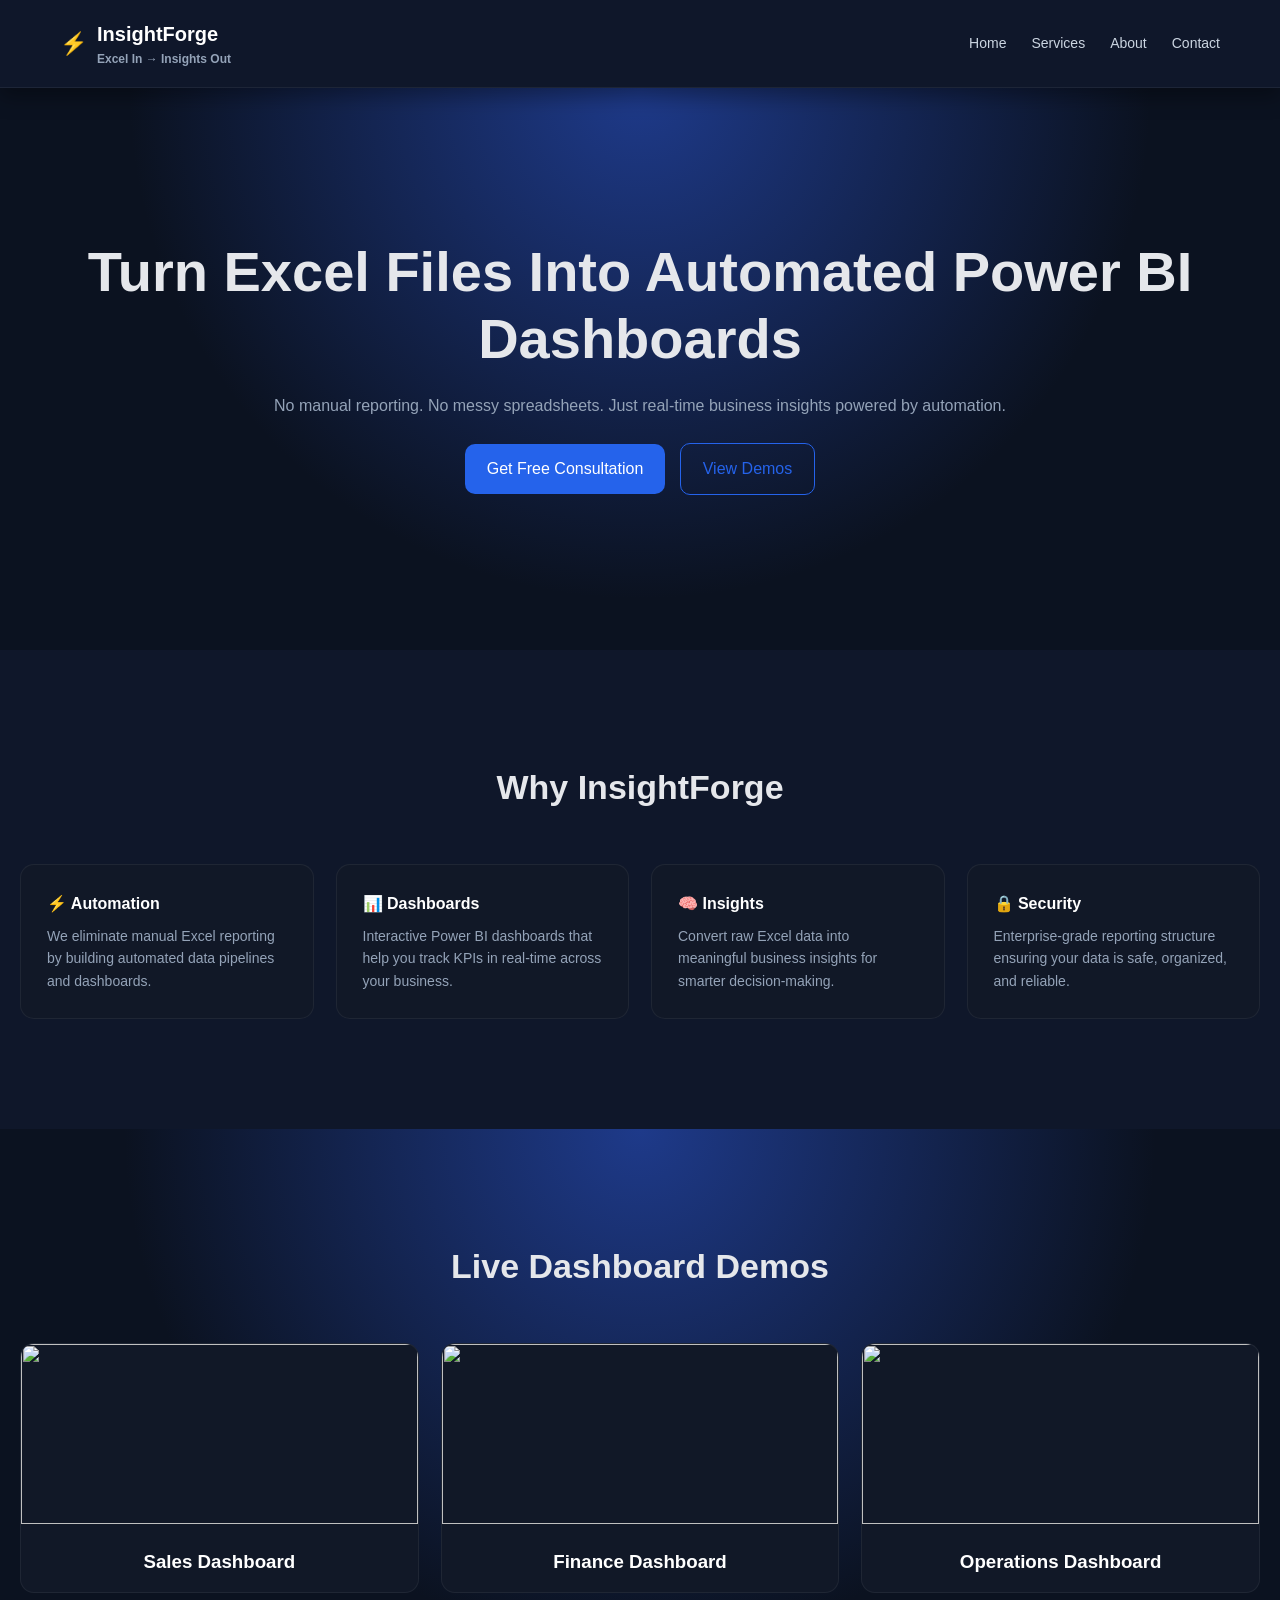
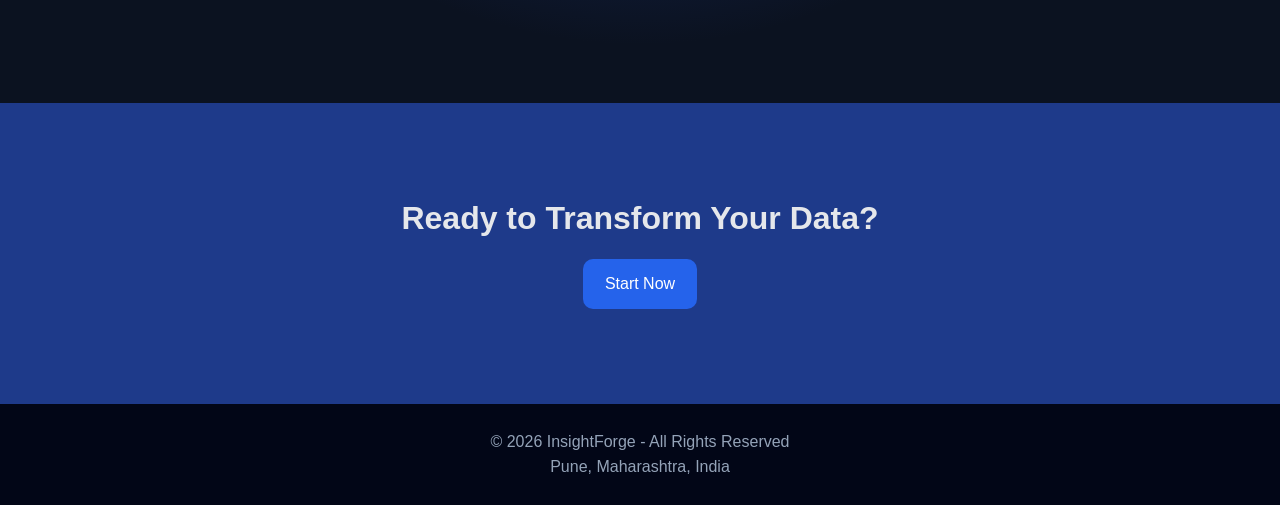
==== index.html @ 0bf59a18 "Add files via upload" ====
<!DOCTYPE html>
<html>
<head>
    <link rel="stylesheet" href="https://cdnjs.cloudflare.com/ajax/libs/font-awesome/6.5.1/css/all.min.css">
<title>InsightForge | Excel to Power BI Automation</title>
  <meta name="description" content="Convert Excel into automated Power BI dashboards. InsightForge helps businesses turn raw data into real-time insights.">
  <meta name="viewport" content="width=device-width, initial-scale=1.0">

  <link rel="stylesheet" href="style.css">
<link rel="stylesheet" href="style.css">
</head>

<body>

<header class="navbar">

  <div class="logo">
  <span class="logo-icon">⚡</span>
  <div>
    <div class="logo-text">InsightForge</div>
    <div style="font-size:12px;color:#94a3b8;">
      Excel In → Insights Out
    </div>
  </div>
</div>

  <nav class="nav-links">
    <a href="index.html">Home</a>
    <a href="services.html">Services</a>
    <a href="About.html">About</a>
    <a href="contact.html">Contact</a>
  </nav>

</header>

<section class="hero">
  <h1>Turn Excel Files Into Automated Power BI Dashboards</h1>
<p>No manual reporting. No messy spreadsheets. Just real-time business insights powered by automation.</p>

  <a href="contact.html" class="btn primary">Get Free Consultation</a>
  <a href="#dash" class="btn secondary">View Demos</a>
</section>

<section class="section dark">

  <h2>Why InsightForge</h2>

  <div class="grid">

    <div class="card">
      <h3>⚡ Automation</h3>
      <p>We eliminate manual Excel reporting by building automated data pipelines and dashboards.</p>
    </div>

    <div class="card">
      <h3>📊 Dashboards</h3>
      <p>Interactive Power BI dashboards that help you track KPIs in real-time across your business.</p>
    </div>

    <div class="card">
      <h3>🧠 Insights</h3>
      <p>Convert raw Excel data into meaningful business insights for smarter decision-making.</p>
    </div>

    <div class="card">
      <h3>🔒 Security</h3>
      <p>Enterprise-grade reporting structure ensuring your data is safe, organized, and reliable.</p>
    </div>

  </div>

</section>

<section id="dash" class="section">

  <h2>Live Dashboard Demos</h2>

  <div class="dashboard-grid">

    <a class="dashboard-card" href="demo-sales.html" target="_blank">
      <img src="https://images.unsplash.com/photo-1551288049-bebda4e38f71">
      <h3>Sales Dashboard</h3>
    </a>

    <a class="dashboard-card" href="demo-finance.html" target="_blank">
      <img src="https://images.unsplash.com/photo-1559523161-0fc0d8b38a7a">
      <h3>Finance Dashboard</h3>
    </a>

    <a class="dashboard-card" href="demo-operations.html" target="_blank">
      <img src="https://images.unsplash.com/photo-1551288049-bebda4e38f71">
      <h3>Operations Dashboard</h3>
    </a>

  </div>

</section>

<section class="cta">
  <h2>Ready to Transform Your Data?</h2>
  <a href="contact.html" class="btn primary">Start Now</a>
</section>

<footer class="footer">

    <div class="footer-left">
        <p>© 2026 InsightForge - All Rights Reserved</p>
        <p>Pune, Maharashtra, India</p>
    </div>


</footer>

</body>
</html>
---- style.css ----
/* ================= BASE RESET ================= */
* {
  margin: 0;
  padding: 0;
  box-sizing: border-box;
  font-family: "Segoe UI", sans-serif;
}

html {
  scroll-behavior: smooth;
}

body {
  background: #0b1220;
  color: #e5e7eb;
  line-height: 1.6;
}

/* ================= NAVBAR ================= */
.navbar {
  position: sticky;
  top: 0;
  z-index: 1000;

  display: flex;
  justify-content: space-between;
  align-items: center;

  padding: 18px 60px;

  /* SOLID background (no transparency) */
  background: #0f172a;

  /* remove glass effect */
  backdrop-filter: none;

  border-bottom: 1px solid rgba(255,255,255,0.06);

  box-shadow: 0 8px 20px rgba(0, 0, 0, 0.35);
}


.logo {
  display: flex;
  align-items: center;
  gap: 10px;
  font-size: 20px;
  font-weight: bold;
}

.logo-icon {
  color: #2563eb;
  font-size: 22px;
}

.logo-text {
  color: white;
}

.nav-links {
  display: flex;
  gap: 25px;
}

.nav-links a {
  text-decoration: none;
  color: #cbd5e1;
  font-size: 14px;
  position: relative;
  transition: 0.3s;
}

.nav-links a:hover {
  color: white;
}

.nav-links a::after {
  content: "";
  position: absolute;
  left: 0;
  bottom: -5px;
  height: 2px;
  width: 0%;
  background: #2563eb;
  transition: 0.3s;
}

.nav-links a:hover::after {
  width: 100%;
}

/* ================= HERO ================= */
.hero {
  text-align: center;
  padding: 150px 20px;
  background: radial-gradient(circle at top, #1e3a8a, transparent 60%);
}

.hero h1 {
  font-size: 56px;
  font-weight: 800;
  line-height: 1.2;
}

.hero p {
  max-width: 750px;
  margin: 20px auto;
  color: #94a3b8;
  font-size: 16px;
}

/* ================= SECTIONS ================= */
.section {
  padding: 110px 20px;
  text-align: center;
  background: radial-gradient(circle at top, #1e3a8a, transparent 60%);
}

.section h1 {
  font-size: 48px;
  font-weight: 800;
  margin-bottom: 15px;
}

.section h2 {
  font-size: 34px;
  font-weight: 700;
  margin-bottom: 10px;
}

.section p {
  max-width: 750px;
  margin: 0 auto;
  color: #94a3b8;
  font-size: 16px;
}

.dark {
  background: #0f172a;
}

/* ================= GRID ================= */
.grid {
  display: grid;
  grid-template-columns: repeat(auto-fit, minmax(240px, 1fr));
  gap: 22px;
  margin-top: 50px;
}

/* ================= CARDS ================= */
.card {
  background: #111827;
  padding: 26px;
  border-radius: 14px;
  border: 1px solid rgba(255,255,255,0.06);
  transition: all 0.25s ease;
  text-align: left;
}

.card:hover {
  transform: translateY(-7px);
  border-color: #2563eb;
  box-shadow: 0 12px 35px rgba(37,99,235,0.15);
}

.card h2 {
  font-size: 18px;
  color: white;
  margin-bottom: 10px;
}

.card h3 {
  font-size: 16px;
  color: white;
  margin-bottom: 8px;
}

.card p {
  font-size: 14px;
  color: #94a3b8;
}

/* ================= BUTTONS ================= */
.btn {
  display: inline-block;
  padding: 12px 22px;
  border-radius: 10px;
  text-decoration: none;
  margin: 5px;
  font-weight: 500;
  transition: all 0.3s ease;
}

.primary {
  background: #2563eb;
  color: white;
}

.primary:hover {
  background: #1d4ed8;
  transform: translateY(-2px);
  box-shadow: 0 10px 25px rgba(37,99,235,0.25);
}

.secondary {
  border: 1px solid #2563eb;
  color: #2563eb;
}

.secondary:hover {
  background: #2563eb;
  color: white;
}

/* ================= DASHBOARD ================= */
.dashboard-grid {
  display: grid;
  grid-template-columns: repeat(auto-fit, minmax(260px, 1fr));
  gap: 22px;
  margin-top: 50px;
}

.dashboard-card {
  background: #111827;
  border-radius: 14px;
  overflow: hidden;
  text-decoration: none;
  color: white;
  border: 1px solid rgba(255,255,255,0.06);
  transition: all 0.3s ease;
}

.dashboard-card img {
  width: 100%;
  height: 180px;
  object-fit: cover;
}

.dashboard-card h3 {
  padding: 15px;
}

.dashboard-card:hover {
  transform: scale(1.03);
  border-color: #2563eb;
  box-shadow: 0 12px 30px rgba(37,99,235,0.2);
}

/* ================= CTA ================= */
.cta {
  background: #1e3a8a;
  text-align: center;
  padding: 90px 20px;
}

.cta h2 {
  font-size: 32px;
  font-weight: 700;
  margin-bottom: 10px;
}

.cta p {
  color: #cbd5e1;
  margin-bottom: 20px;
}

/* ================= FOOTER ================= */
footer {
  text-align: center;
  padding: 25px;
  background: #020617;
  color: #94a3b8;
}

/* ================= UTIL ================= */
.subtext {
  color: #94a3b8;
  margin-top: 10px;
}

/* ================= PAGE-SPECIFIC STYLES ================= */

/* SERVICES PAGE */
.services-page .card {
  border: 1px solid rgba(37,99,235,0.15);
}

.services-page .card:hover {
  box-shadow: 0 15px 40px rgba(37,99,235,0.2);
}

/* ABOUT PAGE */
.about-page .card {
  background: linear-gradient(145deg, #0f172a, #111827);
}

.about-page .card:hover {
  border-color: #14b8a6;
}

/* CONTACT PAGE */
.contact-page .card {
  max-width: 600px;
  margin: auto;
}

.contact-page .cta {
  background: linear-gradient(135deg, #1e3a8a, #0f172a);
}
---- style.css ----
/* ================= BASE RESET ================= */
* {
  margin: 0;
  padding: 0;
  box-sizing: border-box;
  font-family: "Segoe UI", sans-serif;
}

html {
  scroll-behavior: smooth;
}

body {
  background: #0b1220;
  color: #e5e7eb;
  line-height: 1.6;
}

/* ================= NAVBAR ================= */
.navbar {
  position: sticky;
  top: 0;
  z-index: 1000;

  display: flex;
  justify-content: space-between;
  align-items: center;

  padding: 18px 60px;

  /* SOLID background (no transparency) */
  background: #0f172a;

  /* remove glass effect */
  backdrop-filter: none;

  border-bottom: 1px solid rgba(255,255,255,0.06);

  box-shadow: 0 8px 20px rgba(0, 0, 0, 0.35);
}


.logo {
  display: flex;
  align-items: center;
  gap: 10px;
  font-size: 20px;
  font-weight: bold;
}

.logo-icon {
  color: #2563eb;
  font-size: 22px;
}

.logo-text {
  color: white;
}

.nav-links {
  display: flex;
  gap: 25px;
}

.nav-links a {
  text-decoration: none;
  color: #cbd5e1;
  font-size: 14px;
  position: relative;
  transition: 0.3s;
}

.nav-links a:hover {
  color: white;
}

.nav-links a::after {
  content: "";
  position: absolute;
  left: 0;
  bottom: -5px;
  height: 2px;
  width: 0%;
  background: #2563eb;
  transition: 0.3s;
}

.nav-links a:hover::after {
  width: 100%;
}

/* ================= HERO ================= */
.hero {
  text-align: center;
  padding: 150px 20px;
  background: radial-gradient(circle at top, #1e3a8a, transparent 60%);
}

.hero h1 {
  font-size: 56px;
  font-weight: 800;
  line-height: 1.2;
}

.hero p {
  max-width: 750px;
  margin: 20px auto;
  color: #94a3b8;
  font-size: 16px;
}

/* ================= SECTIONS ================= */
.section {
  padding: 110px 20px;
  text-align: center;
  background: radial-gradient(circle at top, #1e3a8a, transparent 60%);
}

.section h1 {
  font-size: 48px;
  font-weight: 800;
  margin-bottom: 15px;
}

.section h2 {
  font-size: 34px;
  font-weight: 700;
  margin-bottom: 10px;
}

.section p {
  max-width: 750px;
  margin: 0 auto;
  color: #94a3b8;
  font-size: 16px;
}

.dark {
  background: #0f172a;
}

/* ================= GRID ================= */
.grid {
  display: grid;
  grid-template-columns: repeat(auto-fit, minmax(240px, 1fr));
  gap: 22px;
  margin-top: 50px;
}

/* ================= CARDS ================= */
.card {
  background: #111827;
  padding: 26px;
  border-radius: 14px;
  border: 1px solid rgba(255,255,255,0.06);
  transition: all 0.25s ease;
  text-align: left;
}

.card:hover {
  transform: translateY(-7px);
  border-color: #2563eb;
  box-shadow: 0 12px 35px rgba(37,99,235,0.15);
}

.card h2 {
  font-size: 18px;
  color: white;
  margin-bottom: 10px;
}

.card h3 {
  font-size: 16px;
  color: white;
  margin-bottom: 8px;
}

.card p {
  font-size: 14px;
  color: #94a3b8;
}

/* ================= BUTTONS ================= */
.btn {
  display: inline-block;
  padding: 12px 22px;
  border-radius: 10px;
  text-decoration: none;
  margin: 5px;
  font-weight: 500;
  transition: all 0.3s ease;
}

.primary {
  background: #2563eb;
  color: white;
}

.primary:hover {
  background: #1d4ed8;
  transform: translateY(-2px);
  box-shadow: 0 10px 25px rgba(37,99,235,0.25);
}

.secondary {
  border: 1px solid #2563eb;
  color: #2563eb;
}

.secondary:hover {
  background: #2563eb;
  color: white;
}

/* ================= DASHBOARD ================= */
.dashboard-grid {
  display: grid;
  grid-template-columns: repeat(auto-fit, minmax(260px, 1fr));
  gap: 22px;
  margin-top: 50px;
}

.dashboard-card {
  background: #111827;
  border-radius: 14px;
  overflow: hidden;
  text-decoration: none;
  color: white;
  border: 1px solid rgba(255,255,255,0.06);
  transition: all 0.3s ease;
}

.dashboard-card img {
  width: 100%;
  height: 180px;
  object-fit: cover;
}

.dashboard-card h3 {
  padding: 15px;
}

.dashboard-card:hover {
  transform: scale(1.03);
  border-color: #2563eb;
  box-shadow: 0 12px 30px rgba(37,99,235,0.2);
}

/* ================= CTA ================= */
.cta {
  background: #1e3a8a;
  text-align: center;
  padding: 90px 20px;
}

.cta h2 {
  font-size: 32px;
  font-weight: 700;
  margin-bottom: 10px;
}

.cta p {
  color: #cbd5e1;
  margin-bottom: 20px;
}

/* ================= FOOTER ================= */
footer {
  text-align: center;
  padding: 25px;
  background: #020617;
  color: #94a3b8;
}

/* ================= UTIL ================= */
.subtext {
  color: #94a3b8;
  margin-top: 10px;
}

/* ================= PAGE-SPECIFIC STYLES ================= */

/* SERVICES PAGE */
.services-page .card {
  border: 1px solid rgba(37,99,235,0.15);
}

.services-page .card:hover {
  box-shadow: 0 15px 40px rgba(37,99,235,0.2);
}

/* ABOUT PAGE */
.about-page .card {
  background: linear-gradient(145deg, #0f172a, #111827);
}

.about-page .card:hover {
  border-color: #14b8a6;
}

/* CONTACT PAGE */
.contact-page .card {
  max-width: 600px;
  margin: auto;
}

.contact-page .cta {
  background: linear-gradient(135deg, #1e3a8a, #0f172a);
}
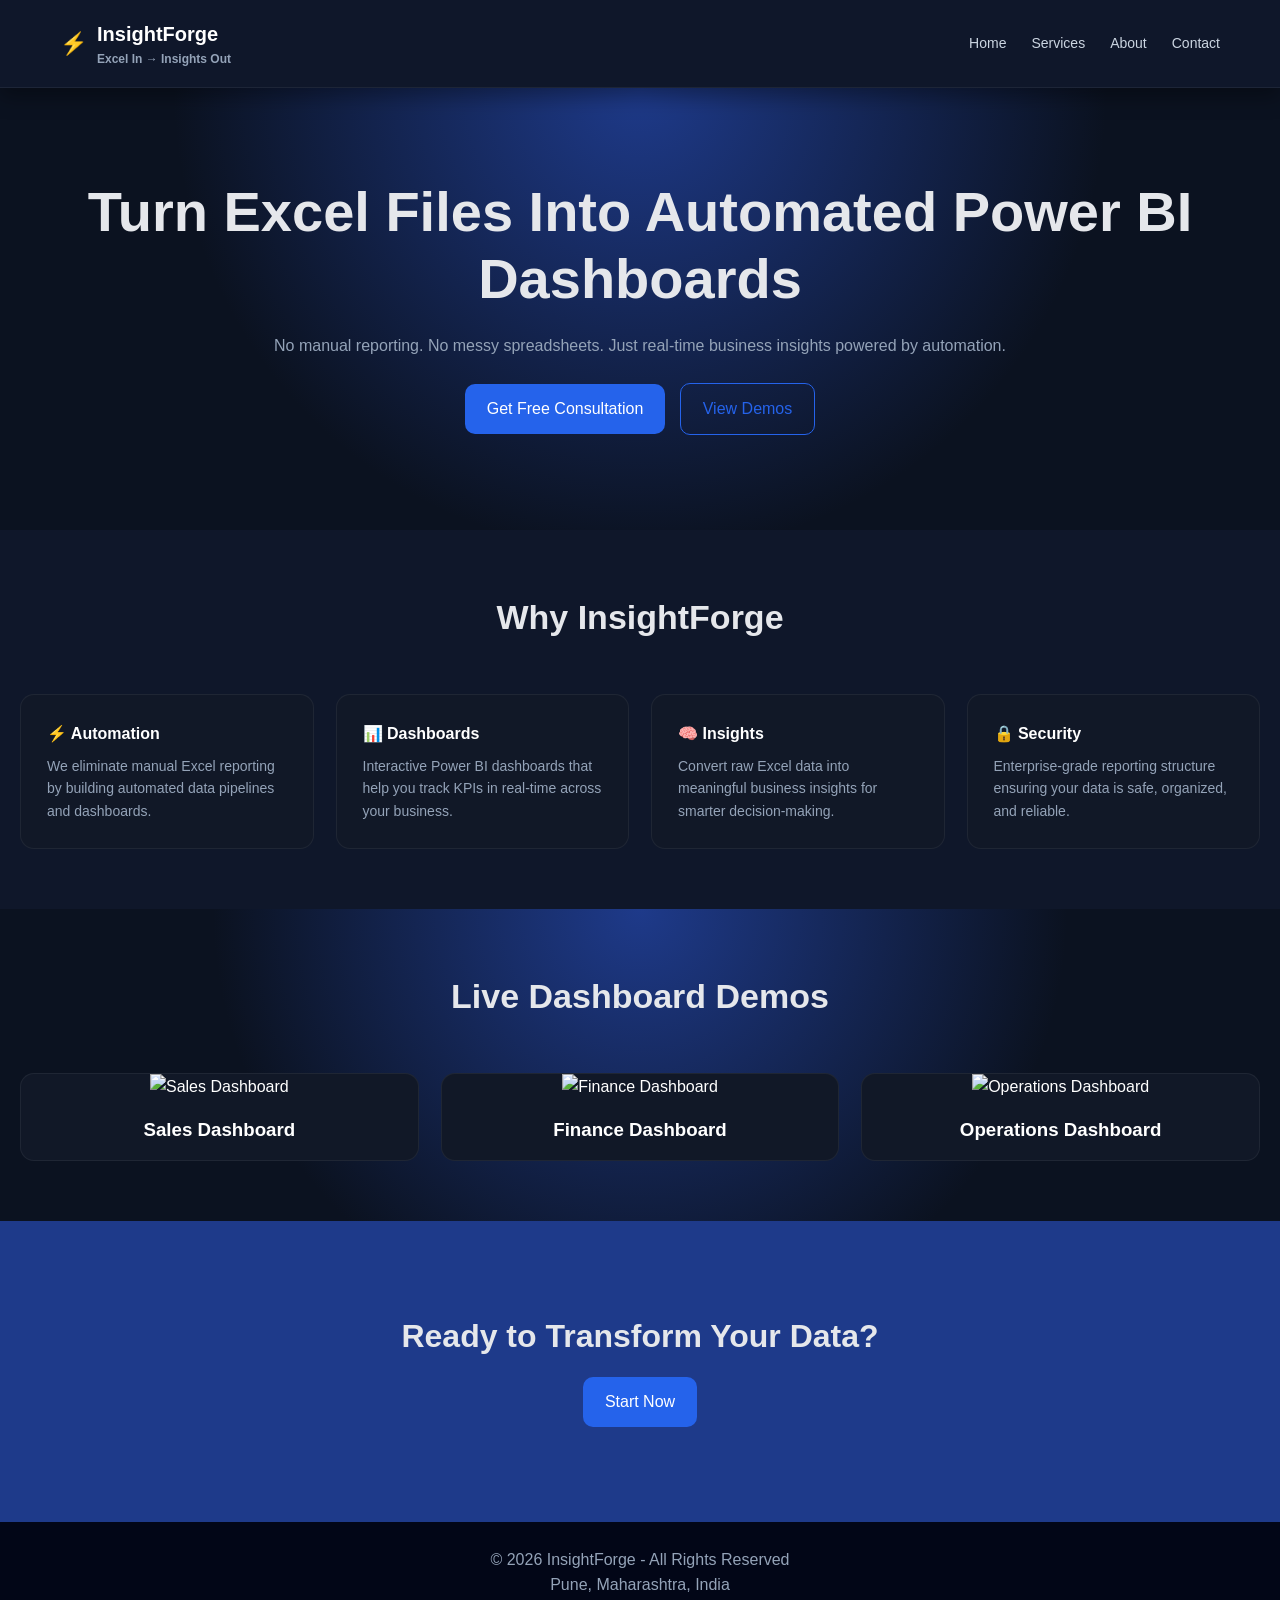
==== commit 02e48c37: "Add files via upload" ====
--- a/index.html
+++ b/index.html
@@ -27,7 +27,7 @@
   <nav class="nav-links">
     <a href="index.html">Home</a>
     <a href="services.html">Services</a>
-    <a href="About.html">About</a>
+    <a href="about.html">About</a>
     <a href="contact.html">Contact</a>
   </nav>
 
@@ -78,17 +78,17 @@
   <div class="dashboard-grid">
 
     <a class="dashboard-card" href="demo-sales.html" target="_blank">
-      <img src="https://images.unsplash.com/photo-1551288049-bebda4e38f71">
+      <img src="https://dummyimage.com/800x500/0f172a/38bdf8&text=Sales+Dashboard+Analytics" alt="Sales Dashboard">
       <h3>Sales Dashboard</h3>
     </a>
 
     <a class="dashboard-card" href="demo-finance.html" target="_blank">
-      <img src="https://images.unsplash.com/photo-1559523161-0fc0d8b38a7a">
+      <img src="https://dummyimage.com/800x500/0f172a/38bdf8&text=Finance+Dashboard+KPIs" alt="Finance Dashboard">
       <h3>Finance Dashboard</h3>
     </a>
 
     <a class="dashboard-card" href="demo-operations.html" target="_blank">
-      <img src="https://images.unsplash.com/photo-1551288049-bebda4e38f71">
+      <img src="https://dummyimage.com/800x500/0f172a/38bdf8&text=Operations+Dashboard+Flow" alt="Operations Dashboard">
       <h3>Operations Dashboard</h3>
     </a>
 
--- a/style.css
+++ b/style.css
@@ -92,7 +92,7 @@
 /* ================= HERO ================= */
 .hero {
   text-align: center;
-  padding: 150px 20px;
+  padding: 90px 20px;
   background: radial-gradient(circle at top, #1e3a8a, transparent 60%);
 }
 
@@ -111,7 +111,7 @@
 
 /* ================= SECTIONS ================= */
 .section {
-  padding: 110px 20px;
+  padding: 60px 20px;
   text-align: center;
   background: radial-gradient(circle at top, #1e3a8a, transparent 60%);
 }
--- a/style.css
+++ b/style.css
@@ -92,7 +92,7 @@
 /* ================= HERO ================= */
 .hero {
   text-align: center;
-  padding: 150px 20px;
+  padding: 90px 20px;
   background: radial-gradient(circle at top, #1e3a8a, transparent 60%);
 }
 
@@ -111,7 +111,7 @@
 
 /* ================= SECTIONS ================= */
 .section {
-  padding: 110px 20px;
+  padding: 60px 20px;
   text-align: center;
   background: radial-gradient(circle at top, #1e3a8a, transparent 60%);
 }
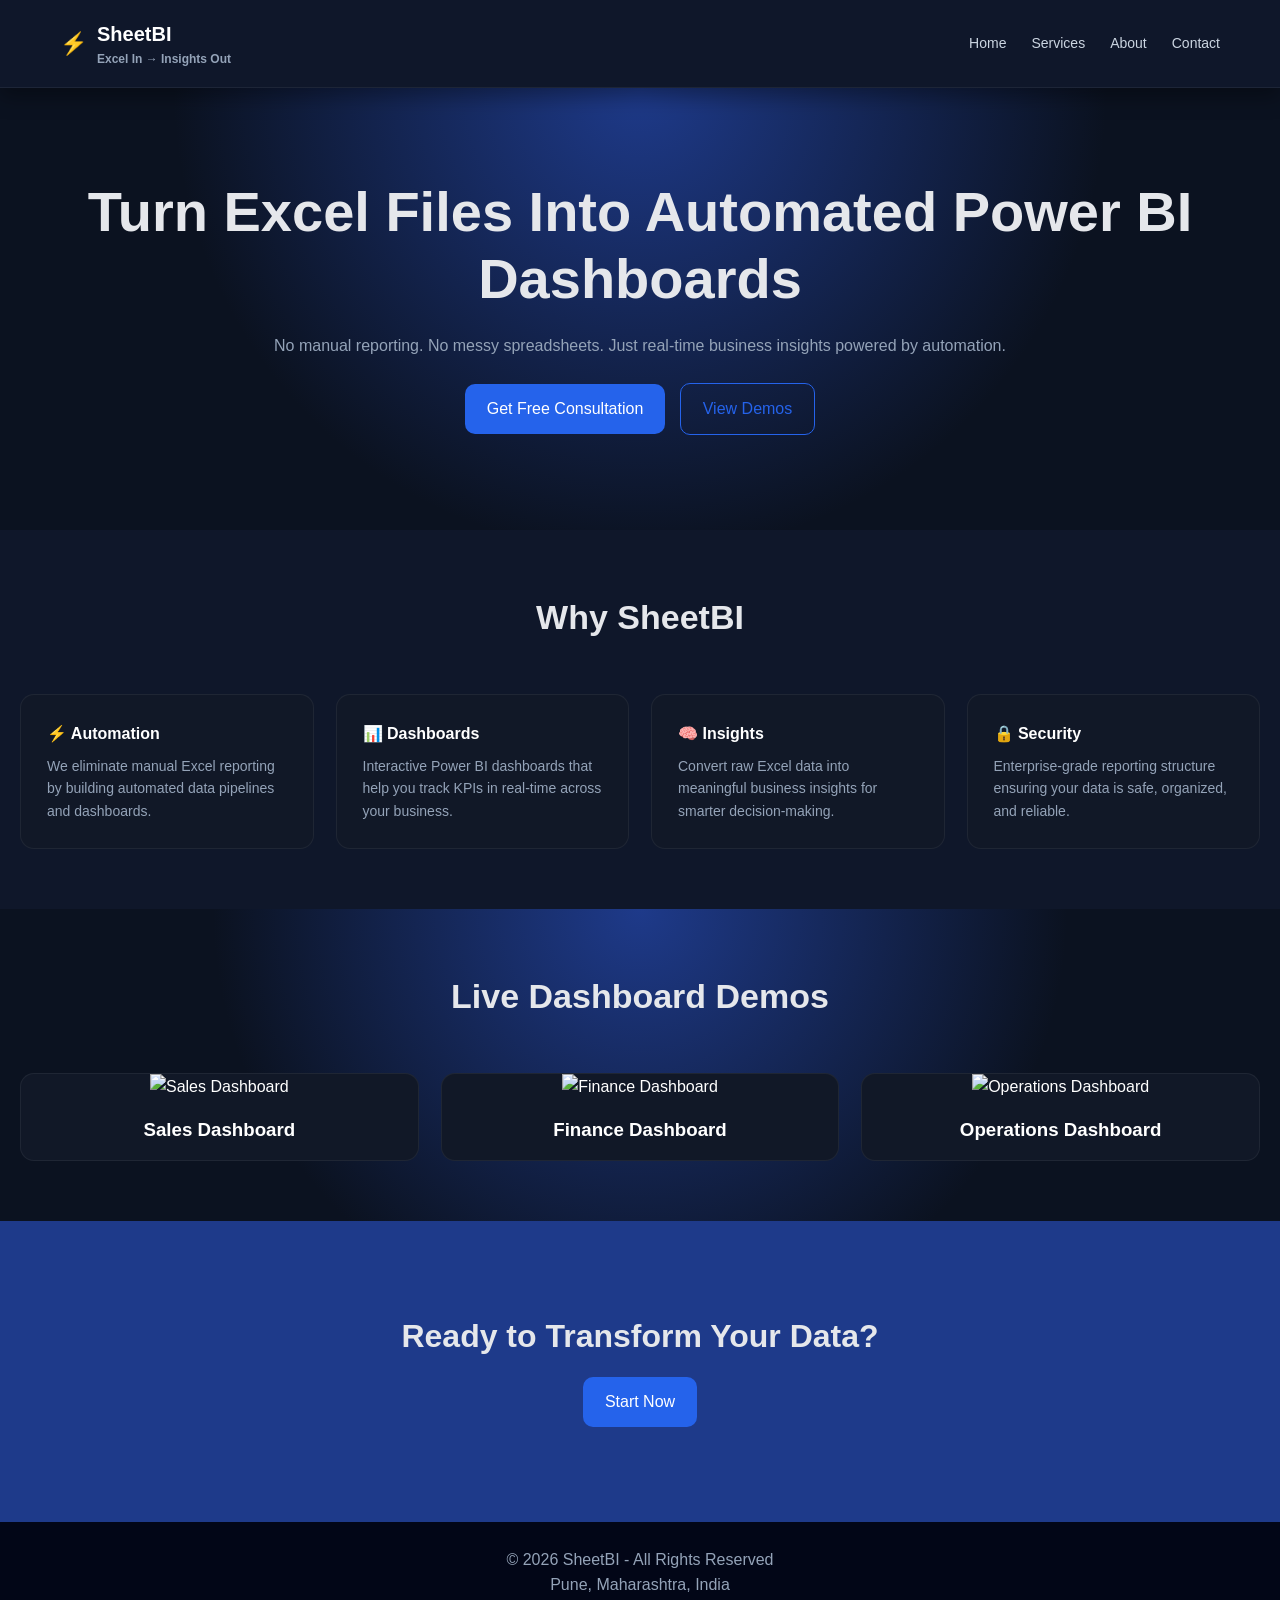
==== commit 4550387f: "Add files via upload" ====
--- a/index.html
+++ b/index.html
@@ -2,7 +2,7 @@
 <html>
 <head>
     <link rel="stylesheet" href="https://cdnjs.cloudflare.com/ajax/libs/font-awesome/6.5.1/css/all.min.css">
-<title>InsightForge | Excel to Power BI Automation</title>
+<title>SheetBI | Excel to Power BI Automation</title>
   <meta name="description" content="Convert Excel into automated Power BI dashboards. InsightForge helps businesses turn raw data into real-time insights.">
   <meta name="viewport" content="width=device-width, initial-scale=1.0">
 
@@ -17,7 +17,7 @@
   <div class="logo">
   <span class="logo-icon">⚡</span>
   <div>
-    <div class="logo-text">InsightForge</div>
+    <div class="logo-text">SheetBI</div>
     <div style="font-size:12px;color:#94a3b8;">
       Excel In → Insights Out
     </div>
@@ -43,7 +43,7 @@
 
 <section class="section dark">
 
-  <h2>Why InsightForge</h2>
+  <h2>Why SheetBI</h2>
 
   <div class="grid">
 
@@ -104,7 +104,7 @@
 <footer class="footer">
 
     <div class="footer-left">
-        <p>© 2026 InsightForge - All Rights Reserved</p>
+        <p>© 2026 SheetBI - All Rights Reserved</p>
         <p>Pune, Maharashtra, India</p>
     </div>
 
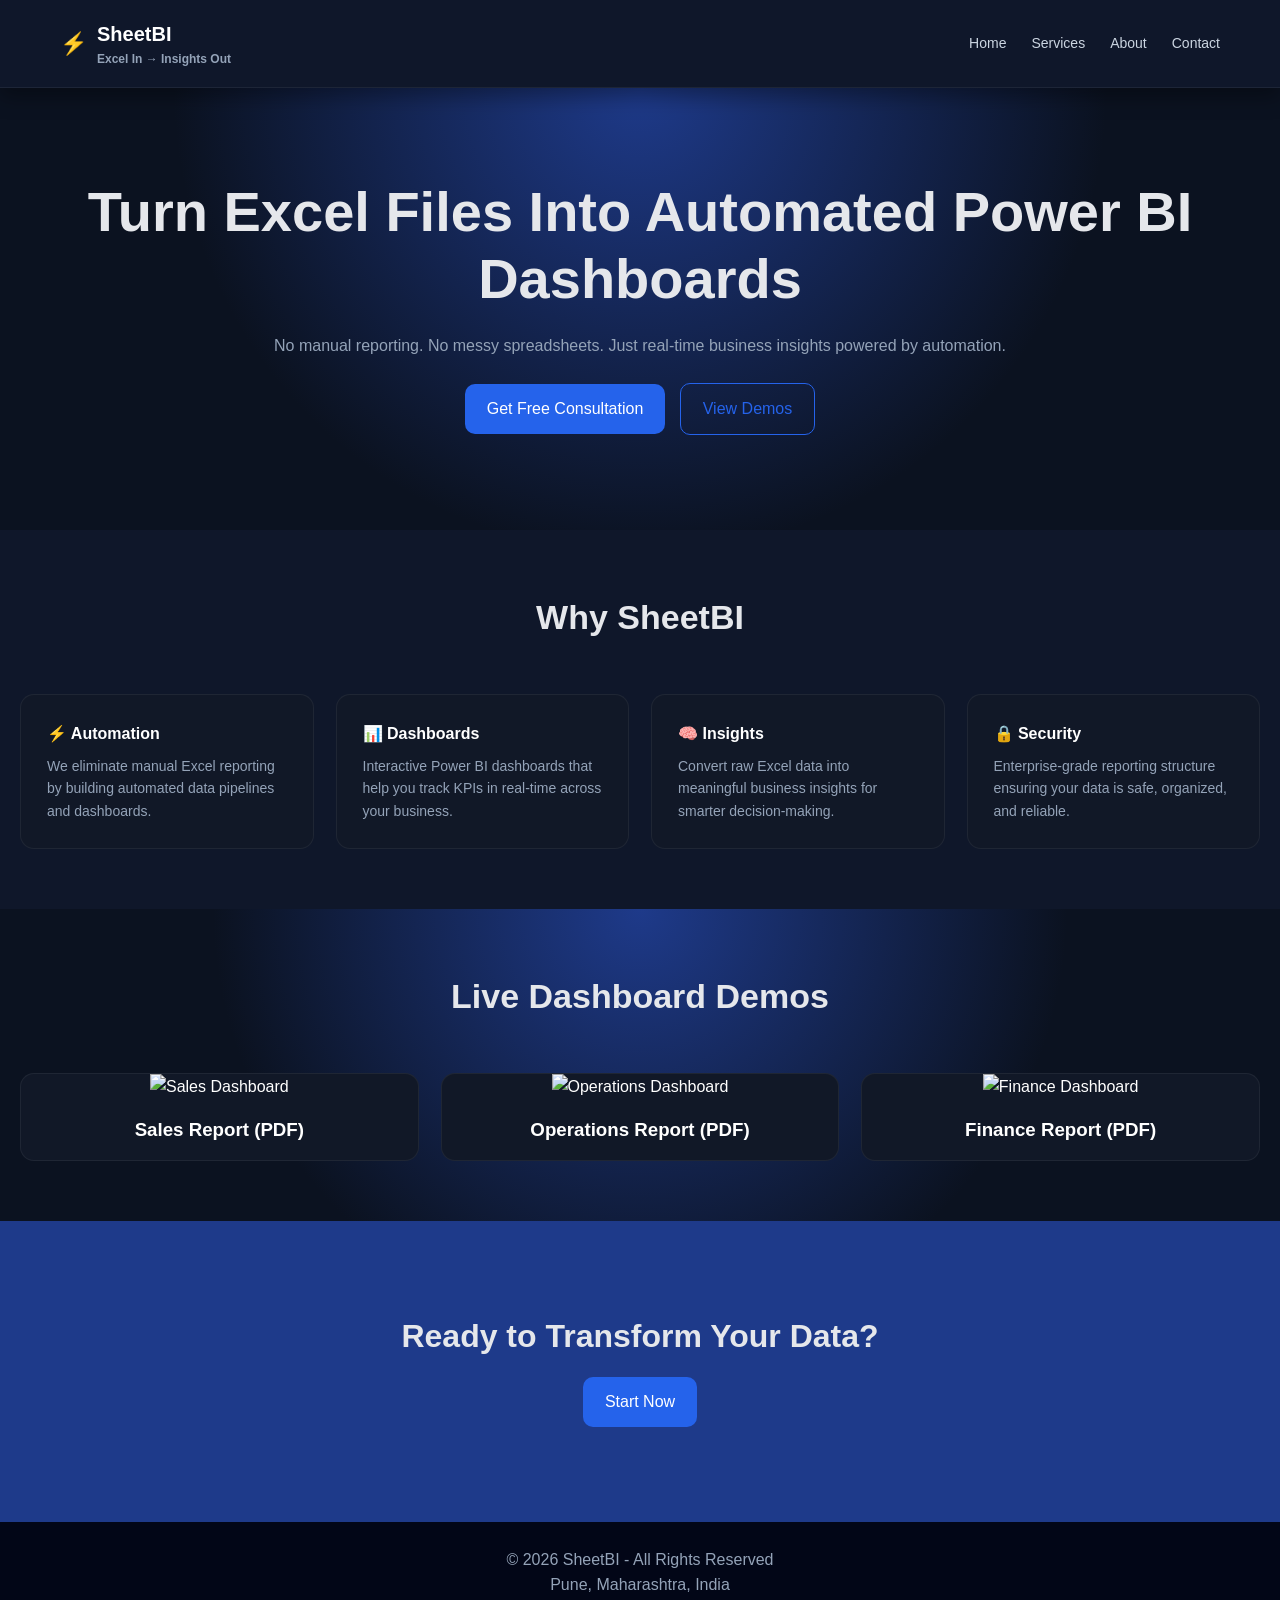
==== commit 90c93445: "Add files via upload" ====
--- a/index.html
+++ b/index.html
@@ -2,12 +2,10 @@
 <html>
 <head>
     <link rel="stylesheet" href="https://cdnjs.cloudflare.com/ajax/libs/font-awesome/6.5.1/css/all.min.css">
-<title>SheetBI | Excel to Power BI Automation</title>
-  <meta name="description" content="Convert Excel into automated Power BI dashboards. InsightForge helps businesses turn raw data into real-time insights.">
-  <meta name="viewport" content="width=device-width, initial-scale=1.0">
-
-  <link rel="stylesheet" href="style.css">
-<link rel="stylesheet" href="style.css">
+    <title>SheetBI | Excel to Power BI Automation</title>
+    <meta name="description" content="Convert Excel into automated Power BI dashboards. SheetBI helps businesses turn raw data into real-time insights.">
+    <meta name="viewport" content="width=device-width, initial-scale=1.0">
+    <link rel="stylesheet" href="style.css">
 </head>
 
 <body>
@@ -15,14 +13,14 @@
 <header class="navbar">
 
   <div class="logo">
-  <span class="logo-icon">⚡</span>
-  <div>
-    <div class="logo-text">SheetBI</div>
-    <div style="font-size:12px;color:#94a3b8;">
-      Excel In → Insights Out
-    </div>
+      <span class="logo-icon">⚡</span>
+      <div>
+          <div class="logo-text">SheetBI</div>
+          <div style="font-size:12px;color:#94a3b8;">
+            Excel In → Insights Out
+          </div>
+      </div>
   </div>
-</div>
 
   <nav class="nav-links">
     <a href="index.html">Home</a>
@@ -33,14 +31,16 @@
 
 </header>
 
+<!-- HERO -->
 <section class="hero">
   <h1>Turn Excel Files Into Automated Power BI Dashboards</h1>
-<p>No manual reporting. No messy spreadsheets. Just real-time business insights powered by automation.</p>
+  <p>No manual reporting. No messy spreadsheets. Just real-time business insights powered by automation.</p>
 
   <a href="contact.html" class="btn primary">Get Free Consultation</a>
   <a href="#dash" class="btn secondary">View Demos</a>
 </section>
 
+<!-- WHY SHEETBI -->
 <section class="section dark">
 
   <h2>Why SheetBI</h2>
@@ -71,36 +71,42 @@
 
 </section>
 
+<!-- LIVE DASHBOARD DEMOS -->
 <section id="dash" class="section">
 
   <h2>Live Dashboard Demos</h2>
 
   <div class="dashboard-grid">
 
-    <a class="dashboard-card" href="demo-sales.html" target="_blank">
-      <img src="https://dummyimage.com/800x500/0f172a/38bdf8&text=Sales+Dashboard+Analytics" alt="Sales Dashboard">
-      <h3>Sales Dashboard</h3>
+    <!-- Sales Dashboard PDF -->
+    <a class="dashboard-card" href="assets/sales-report.pdf" target="_blank">
+      <img src="assets/sales-preview.png" alt="Sales Dashboard">
+      <h3>Sales Report (PDF)</h3>
     </a>
 
-    <a class="dashboard-card" href="demo-finance.html" target="_blank">
-      <img src="https://dummyimage.com/800x500/0f172a/38bdf8&text=Finance+Dashboard+KPIs" alt="Finance Dashboard">
-      <h3>Finance Dashboard</h3>
+    <!-- Finance Dashboard PDF -->
+    <a class="dashboard-card" href="assets/operations-report.pdf" target="_blank">
+      <img src="assets/operations-preview.png" alt="Operations Dashboard">
+      <h3>Operations Report (PDF)</h3>
     </a>
 
-    <a class="dashboard-card" href="demo-operations.html" target="_blank">
-      <img src="https://dummyimage.com/800x500/0f172a/38bdf8&text=Operations+Dashboard+Flow" alt="Operations Dashboard">
-      <h3>Operations Dashboard</h3>
+    <!-- Operations Dashboard PDF -->
+    <a class="dashboard-card" href="assets/finance-report.pdf" target="_blank">
+      <img src="assets/finance-preview.png" alt="Finance Dashboard">
+      <h3>Finance Report (PDF)</h3>
     </a>
 
   </div>
 
 </section>
 
+<!-- CALL TO ACTION -->
 <section class="cta">
   <h2>Ready to Transform Your Data?</h2>
   <a href="contact.html" class="btn primary">Start Now</a>
 </section>
 
+<!-- FOOTER -->
 <footer class="footer">
 
     <div class="footer-left">
@@ -108,7 +114,6 @@
         <p>Pune, Maharashtra, India</p>
     </div>
 
-
 </footer>
 
 </body>
--- a/style.css
+++ b/style.css
@@ -28,17 +28,10 @@
 
   padding: 18px 60px;
 
-  /* SOLID background (no transparency) */
   background: #0f172a;
-
-  /* remove glass effect */
-  backdrop-filter: none;
-
   border-bottom: 1px solid rgba(255,255,255,0.06);
-
   box-shadow: 0 8px 20px rgba(0, 0, 0, 0.35);
 }
-
 
 .logo {
   display: flex;
@@ -140,7 +133,8 @@
 }
 
 /* ================= GRID ================= */
-.grid {
+.grid,
+.dashboard-grid {
   display: grid;
   grid-template-columns: repeat(auto-fit, minmax(240px, 1fr));
   gap: 22px;
@@ -161,12 +155,6 @@
   transform: translateY(-7px);
   border-color: #2563eb;
   box-shadow: 0 12px 35px rgba(37,99,235,0.15);
-}
-
-.card h2 {
-  font-size: 18px;
-  color: white;
-  margin-bottom: 10px;
 }
 
 .card h3 {
@@ -213,13 +201,6 @@
 }
 
 /* ================= DASHBOARD ================= */
-.dashboard-grid {
-  display: grid;
-  grid-template-columns: repeat(auto-fit, minmax(260px, 1fr));
-  gap: 22px;
-  margin-top: 50px;
-}
-
 .dashboard-card {
   background: #111827;
   border-radius: 14px;
@@ -232,7 +213,8 @@
 
 .dashboard-card img {
   width: 100%;
-  height: 180px;
+  height: auto;
+  aspect-ratio: 16/9;
   object-fit: cover;
 }
 
@@ -278,32 +260,50 @@
   margin-top: 10px;
 }
 
-/* ================= PAGE-SPECIFIC STYLES ================= */
-
-/* SERVICES PAGE */
-.services-page .card {
-  border: 1px solid rgba(37,99,235,0.15);
-}
-
-.services-page .card:hover {
-  box-shadow: 0 15px 40px rgba(37,99,235,0.2);
-}
-
-/* ABOUT PAGE */
-.about-page .card {
-  background: linear-gradient(145deg, #0f172a, #111827);
-}
-
-.about-page .card:hover {
-  border-color: #14b8a6;
-}
-
-/* CONTACT PAGE */
-.contact-page .card {
-  max-width: 600px;
-  margin: auto;
-}
-
-.contact-page .cta {
-  background: linear-gradient(135deg, #1e3a8a, #0f172a);
+/* ================= RESPONSIVE DESIGN ================= */
+
+/* TABLET */
+@media (max-width: 768px) {
+
+  .navbar {
+    flex-direction: column;
+    align-items: flex-start;
+    padding: 15px 20px;
+  }
+
+  .nav-links {
+    flex-direction: column;
+    gap: 10px;
+    margin-top: 10px;
+  }
+
+  .hero h1 {
+    font-size: 32px;
+  }
+
+  .hero p {
+    font-size: 14px;
+  }
+
+  .section {
+    padding: 40px 15px;
+  }
+
+  .grid,
+  .dashboard-grid {
+    gap: 15px;
+  }
+
+  .cta {
+    padding: 60px 15px;
+  }
+}
+
+/* MOBILE SMALL */
+@media (max-width: 360px) {
+
+  .grid,
+  .dashboard-grid {
+    grid-template-columns: 1fr;
+  }
 }
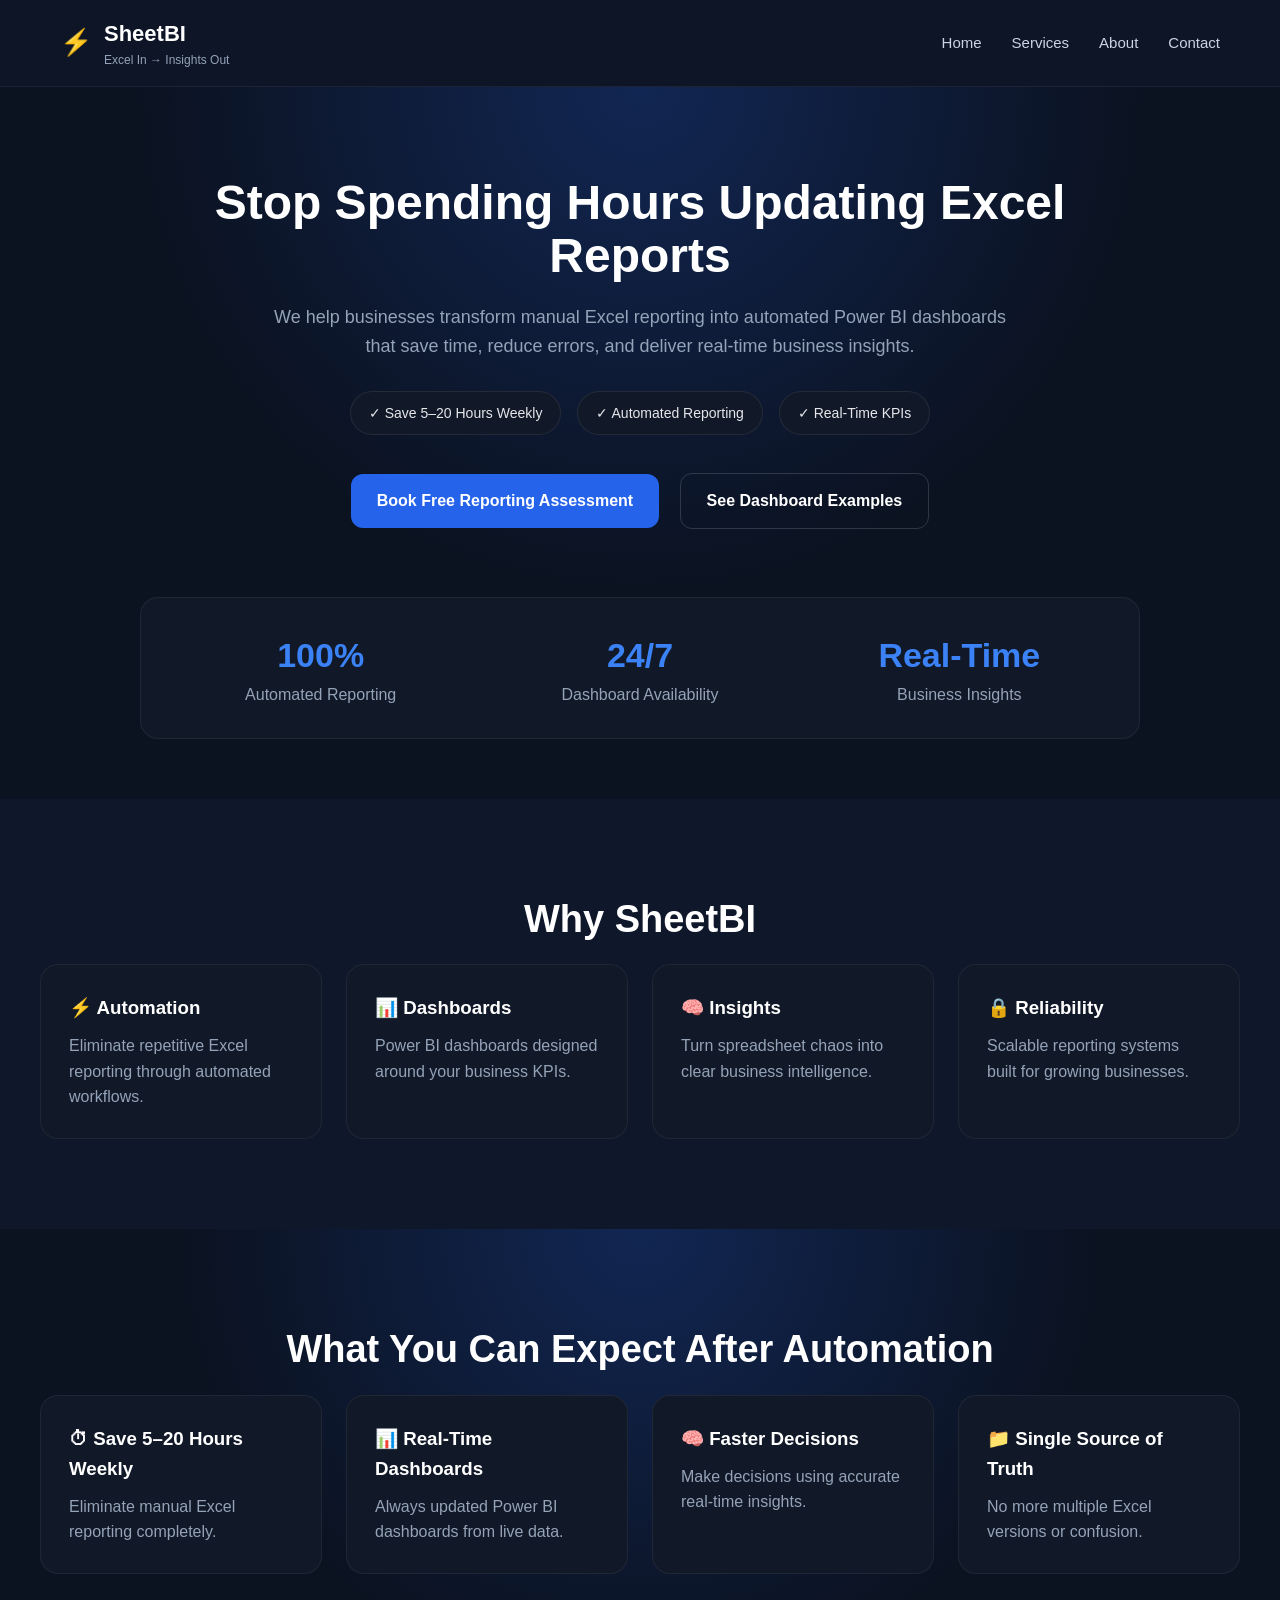
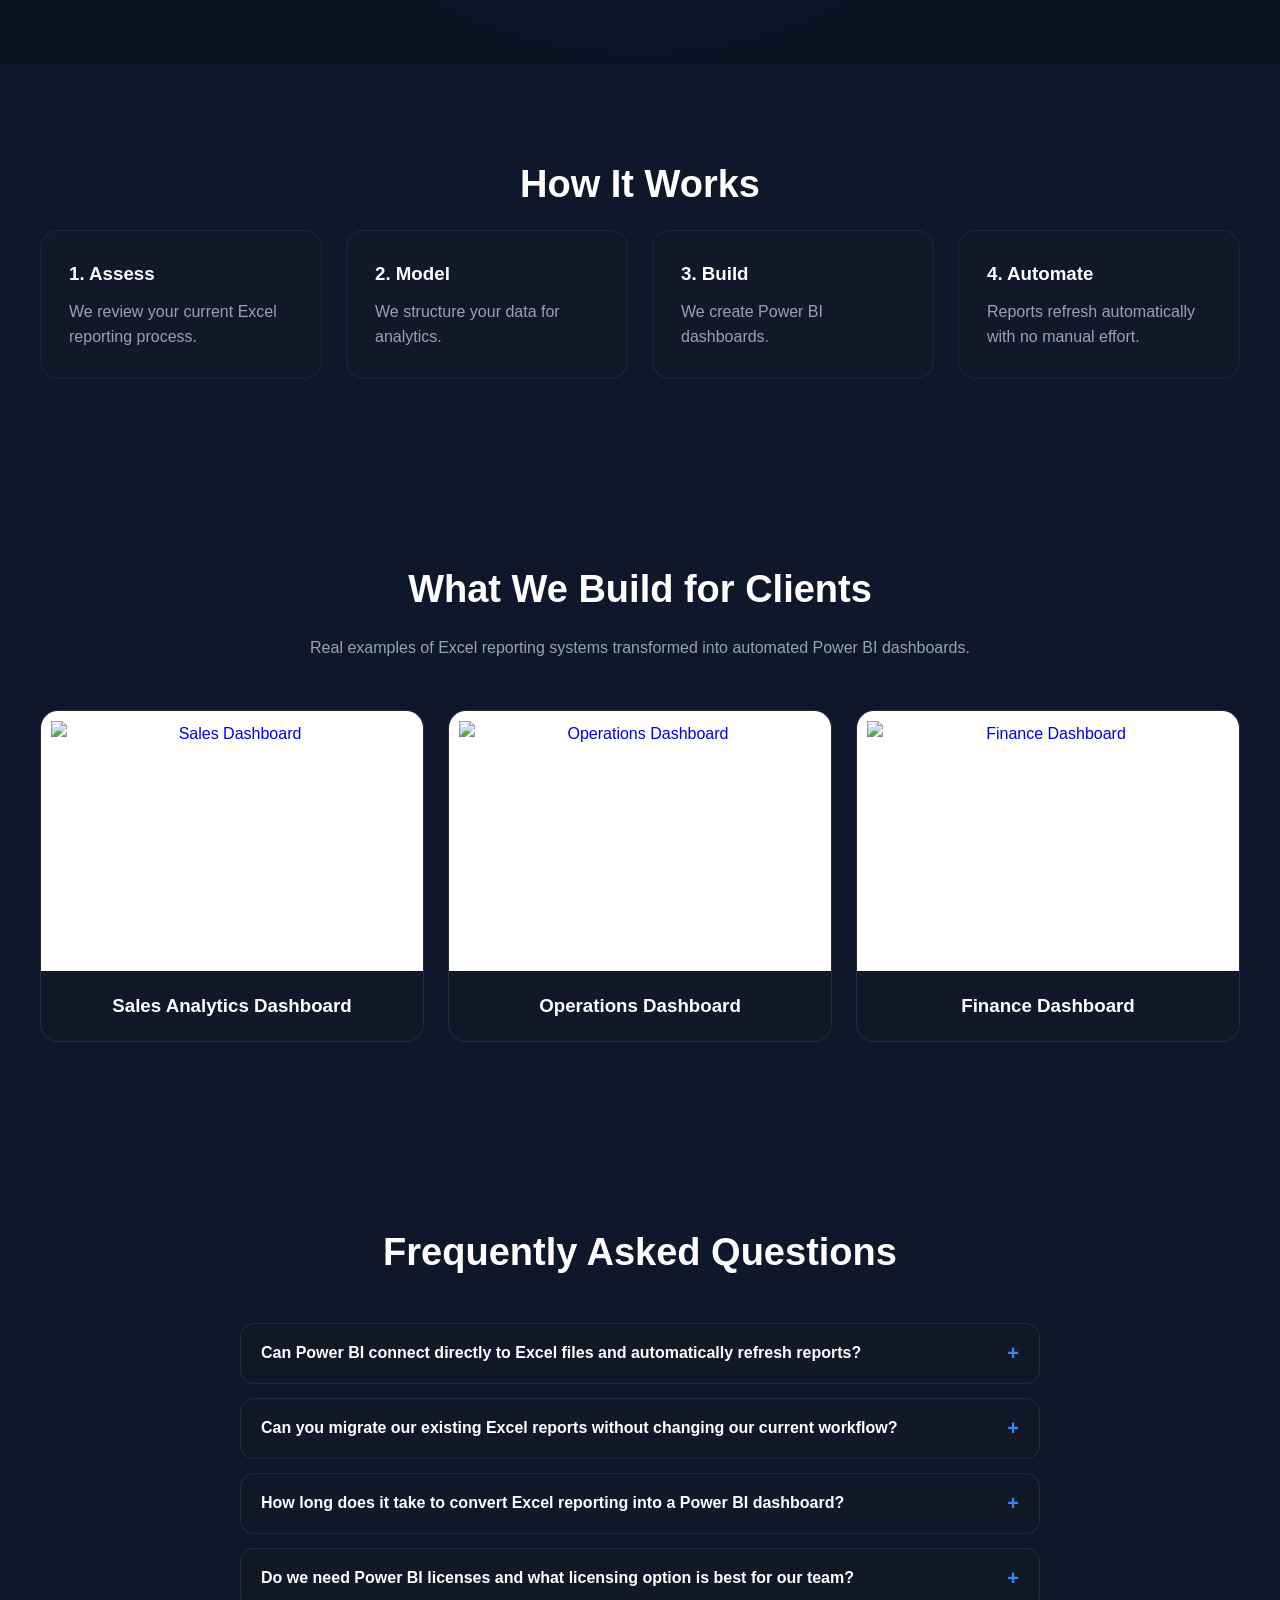
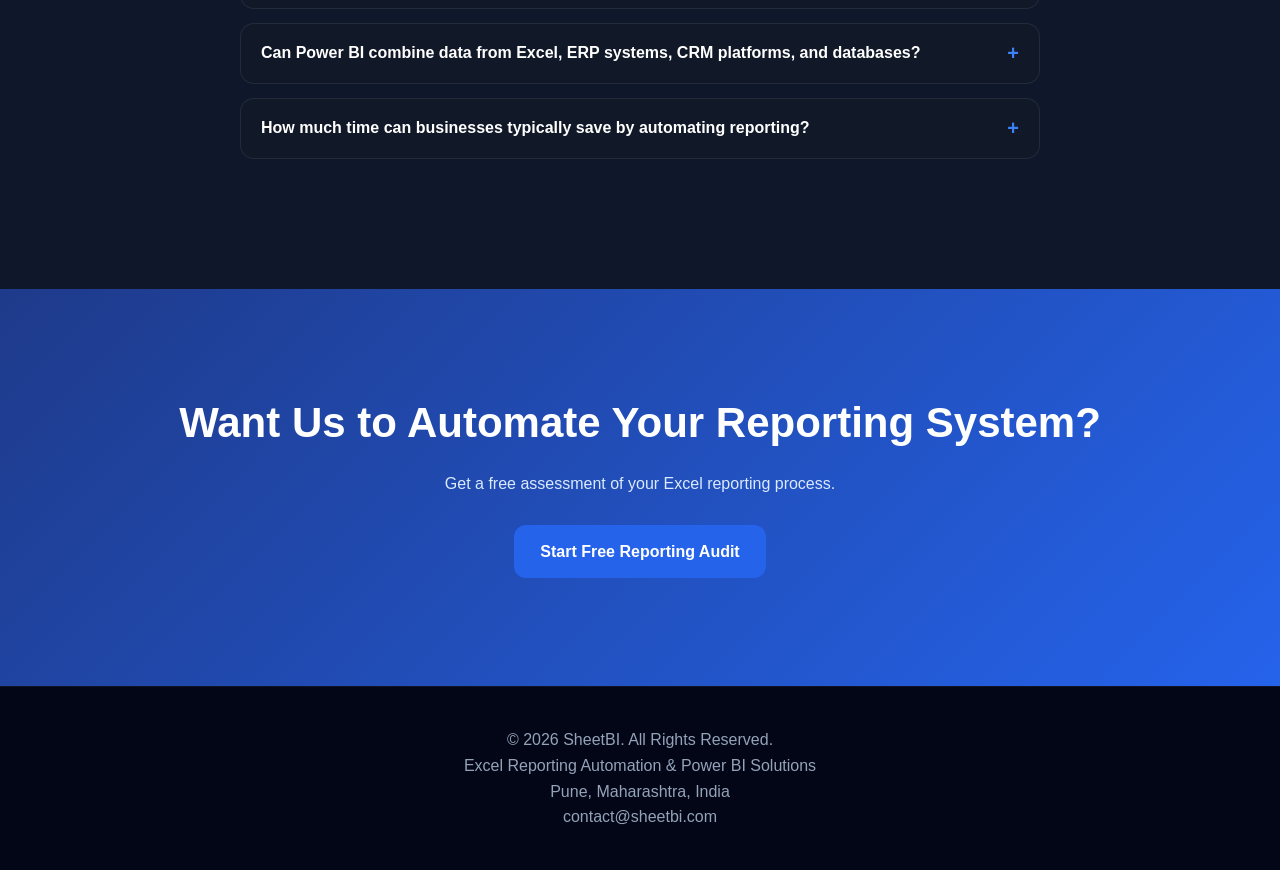
==== commit c6869448: "Add files via upload" ====
--- a/index.html
+++ b/index.html
@@ -1,120 +1,390 @@
 <!DOCTYPE html>
-<html>
+<html lang="en">
+
 <head>
-    <link rel="stylesheet" href="https://cdnjs.cloudflare.com/ajax/libs/font-awesome/6.5.1/css/all.min.css">
-    <title>SheetBI | Excel to Power BI Automation</title>
-    <meta name="description" content="Convert Excel into automated Power BI dashboards. SheetBI helps businesses turn raw data into real-time insights.">
+    <meta charset="UTF-8">
     <meta name="viewport" content="width=device-width, initial-scale=1.0">
+
+    <title>SheetBI | Excel Reporting Automation & Power BI Dashboards</title>
+
+    <meta name="description"
+        content="Transform manual Excel reporting into automated Power BI dashboards. Save hours every week with real-time business insights.">
+
+    <meta name="keywords"
+        content="Power BI Consultant, Excel to Power BI, Reporting Automation, Dashboard Development, Business Intelligence, Data Analytics">
+
+    <link rel="stylesheet"
+        href="https://cdnjs.cloudflare.com/ajax/libs/font-awesome/6.5.1/css/all.min.css">
+
     <link rel="stylesheet" href="style.css">
 </head>
 
 <body>
 
+<!-- NAVBAR -->
 <header class="navbar">
 
-  <div class="logo">
-      <span class="logo-icon">⚡</span>
-      <div>
-          <div class="logo-text">SheetBI</div>
-          <div style="font-size:12px;color:#94a3b8;">
-            Excel In → Insights Out
-          </div>
-      </div>
-  </div>
-
-  <nav class="nav-links">
-    <a href="index.html">Home</a>
-    <a href="services.html">Services</a>
-    <a href="about.html">About</a>
-    <a href="contact.html">Contact</a>
-  </nav>
+    <div class="logo">
+        <span class="logo-icon">⚡</span>
+
+        <div>
+            <div class="logo-text">SheetBI</div>
+            <div style="font-size:12px;color:#94a3b8;">
+                Excel In → Insights Out
+            </div>
+        </div>
+    </div>
+
+    <nav class="nav-links">
+        <a href="index.html">Home</a>
+        <a href="services.html">Services</a>
+        <a href="about.html">About</a>
+        <a href="contact.html">Contact</a>
+    </nav>
 
 </header>
 
 <!-- HERO -->
 <section class="hero">
-  <h1>Turn Excel Files Into Automated Power BI Dashboards</h1>
-  <p>No manual reporting. No messy spreadsheets. Just real-time business insights powered by automation.</p>
-
-  <a href="contact.html" class="btn primary">Get Free Consultation</a>
-  <a href="#dash" class="btn secondary">View Demos</a>
+
+    <h1>Stop Spending Hours Updating Excel Reports</h1>
+
+    <p>
+        We help businesses transform manual Excel reporting into
+        automated Power BI dashboards that save time, reduce errors,
+        and deliver real-time business insights.
+    </p>
+
+    <div class="hero-benefits">
+        <span>✓ Save 5–20 Hours Weekly</span>
+        <span>✓ Automated Reporting</span>
+        <span>✓ Real-Time KPIs</span>
+    </div>
+
+    <div style="margin-top:30px;">
+        <a href="contact.html" class="btn primary">
+            Book Free Reporting Assessment
+        </a>
+
+        <a href="#demos" class="btn secondary">
+            See Dashboard Examples
+        </a>
+    </div>
+
+</section>
+
+<!-- TRUST BAR -->
+<section class="trust-bar">
+
+    <div class="trust-item">
+        <h3>100%</h3>
+        <p>Automated Reporting</p>
+    </div>
+
+    <div class="trust-item">
+        <h3>24/7</h3>
+        <p>Dashboard Availability</p>
+    </div>
+
+    <div class="trust-item">
+        <h3>Real-Time</h3>
+        <p>Business Insights</p>
+    </div>
+
 </section>
 
 <!-- WHY SHEETBI -->
 <section class="section dark">
 
-  <h2>Why SheetBI</h2>
-
-  <div class="grid">
-
-    <div class="card">
-      <h3>⚡ Automation</h3>
-      <p>We eliminate manual Excel reporting by building automated data pipelines and dashboards.</p>
-    </div>
-
-    <div class="card">
-      <h3>📊 Dashboards</h3>
-      <p>Interactive Power BI dashboards that help you track KPIs in real-time across your business.</p>
-    </div>
-
-    <div class="card">
-      <h3>🧠 Insights</h3>
-      <p>Convert raw Excel data into meaningful business insights for smarter decision-making.</p>
-    </div>
-
-    <div class="card">
-      <h3>🔒 Security</h3>
-      <p>Enterprise-grade reporting structure ensuring your data is safe, organized, and reliable.</p>
-    </div>
-
-  </div>
-
-</section>
-
-<!-- LIVE DASHBOARD DEMOS -->
-<section id="dash" class="section">
-
-  <h2>Live Dashboard Demos</h2>
-
-  <div class="dashboard-grid">
-
-    <!-- Sales Dashboard PDF -->
-    <a class="dashboard-card" href="assets/sales-report.pdf" target="_blank">
-      <img src="assets/sales-preview.png" alt="Sales Dashboard">
-      <h3>Sales Report (PDF)</h3>
-    </a>
-
-    <!-- Finance Dashboard PDF -->
-    <a class="dashboard-card" href="assets/operations-report.pdf" target="_blank">
-      <img src="assets/operations-preview.png" alt="Operations Dashboard">
-      <h3>Operations Report (PDF)</h3>
-    </a>
-
-    <!-- Operations Dashboard PDF -->
-    <a class="dashboard-card" href="assets/finance-report.pdf" target="_blank">
-      <img src="assets/finance-preview.png" alt="Finance Dashboard">
-      <h3>Finance Report (PDF)</h3>
-    </a>
-
-  </div>
-
-</section>
-
-<!-- CALL TO ACTION -->
+    <h2>Why SheetBI</h2>
+
+    <div class="grid">
+
+        <div class="card">
+            <h3>⚡ Automation</h3>
+            <p>Eliminate repetitive Excel reporting through automated workflows.</p>
+        </div>
+
+        <div class="card">
+            <h3>📊 Dashboards</h3>
+            <p>Power BI dashboards designed around your business KPIs.</p>
+        </div>
+
+        <div class="card">
+            <h3>🧠 Insights</h3>
+            <p>Turn spreadsheet chaos into clear business intelligence.</p>
+        </div>
+
+        <div class="card">
+            <h3>🔒 Reliability</h3>
+            <p>Scalable reporting systems built for growing businesses.</p>
+        </div>
+
+    </div>
+
+</section>
+
+<!-- RESULTS / OUTCOMES -->
+<section class="section">
+
+    <h2>What You Can Expect After Automation</h2>
+
+    <div class="grid">
+
+        <div class="card">
+            <h3>⏱ Save 5–20 Hours Weekly</h3>
+            <p>Eliminate manual Excel reporting completely.</p>
+        </div>
+
+        <div class="card">
+            <h3>📊 Real-Time Dashboards</h3>
+            <p>Always updated Power BI dashboards from live data.</p>
+        </div>
+
+        <div class="card">
+            <h3>🧠 Faster Decisions</h3>
+            <p>Make decisions using accurate real-time insights.</p>
+        </div>
+
+        <div class="card">
+            <h3>📁 Single Source of Truth</h3>
+            <p>No more multiple Excel versions or confusion.</p>
+        </div>
+
+    </div>
+
+</section>
+
+<!-- HOW IT WORKS -->
+<section class="section dark">
+
+    <h2>How It Works</h2>
+
+    <div class="grid">
+
+        <div class="card">
+            <h3>1. Assess</h3>
+            <p>We review your current Excel reporting process.</p>
+        </div>
+
+        <div class="card">
+            <h3>2. Model</h3>
+            <p>We structure your data for analytics.</p>
+        </div>
+
+        <div class="card">
+            <h3>3. Build</h3>
+            <p>We create Power BI dashboards.</p>
+        </div>
+
+        <div class="card">
+            <h3>4. Automate</h3>
+            <p>Reports refresh automatically with no manual effort.</p>
+        </div>
+
+    </div>
+
+</section>
+
+<!-- INDUSTRIES -->
+<!--<section class="section">
+
+    <h2>Industries We Support</h2>
+
+    <div class="grid">
+
+        <div class="card"><h3>Manufacturing</h3></div>
+        <div class="card"><h3>Retail</h3></div>
+        <div class="card"><h3>Logistics</h3></div>
+        <div class="card"><h3>Finance</h3></div>
+        <div class="card"><h3>Sales Teams</h3></div>
+        <div class="card"><h3>Operations</h3></div>
+
+    </div>
+
+</section>-->
+
+<!-- DEMOS -->
+<section id="demos" class="section dark">
+
+    <h2>What We Build for Clients</h2>
+
+    <p style="text-align:center;max-width:700px;margin:auto;">
+        Real examples of Excel reporting systems transformed into automated Power BI dashboards.
+    </p>
+
+    <div class="dashboard-grid" style="margin-top:50px;">
+
+        <a class="dashboard-card" href="insightforge/sales-report.pdf" target="_blank">
+            <img src="insightforge/sales-preview.png" alt="Sales Dashboard">
+            <h3>Sales Analytics Dashboard</h3>
+        </a>
+
+        <a class="dashboard-card" href="insightforge/operations-report.pdf" target="_blank">
+            <img src="insightforge/operations-preview.png" alt="Operations Dashboard">
+            <h3>Operations Dashboard</h3>
+        </a>
+
+        <a class="dashboard-card" href="insightforge/finance-report.pdf" target="_blank">
+            <img src="insightforge/finance-preview.png" alt="Finance Dashboard">
+            <h3>Finance Dashboard</h3>
+        </a>
+
+    </div>
+
+</section>
+
+<!-- FOUNDER -->
+<!--<section class="section">
+
+    <h2>Why SheetBI Exists</h2>
+
+    <div style="max-width:850px;margin:auto;text-align:center;">
+
+        <p>Most businesses still rely on manual Excel reporting systems.</p>
+
+        <p>SheetBI was built to automate reporting and improve decision-making.</p>
+
+        <p>Less spreadsheet work. More business intelligence.</p>
+
+    </div>
+
+</section>-->
+
+<!-- FAQ -->
+<section class="section dark">
+
+    <h2>Frequently Asked Questions</h2>
+
+    <div class="faq">
+
+    <div class="faq-item">
+        <button class="faq-question">
+            Can Power BI connect directly to Excel files and automatically refresh reports?
+        </button>
+        <div class="faq-answer">
+            <p>
+                Yes. We can connect Power BI directly to Excel files, SharePoint,
+                OneDrive, databases, and other business systems. Reports can refresh
+                automatically so your dashboards always display the latest data.
+            </p>
+        </div>
+    </div>
+
+    <div class="faq-item">
+        <button class="faq-question">
+            Can you migrate our existing Excel reports without changing our current workflow?
+        </button>
+        <div class="faq-answer">
+            <p>
+                In most cases, yes. We analyze your current reporting process and
+                recreate the required reports in Power BI while minimizing disruption
+                to your existing operations.
+            </p>
+        </div>
+    </div>
+
+    <div class="faq-item">
+        <button class="faq-question">
+            How long does it take to convert Excel reporting into a Power BI dashboard?
+        </button>
+        <div class="faq-answer">
+            <p>
+                Simple projects can be completed within a few days, while more
+                advanced reporting systems involving multiple data sources may
+                take several weeks depending on complexity.
+            </p>
+        </div>
+    </div>
+
+    <div class="faq-item">
+        <button class="faq-question">
+            Do we need Power BI licenses and what licensing option is best for our team?
+        </button>
+        <div class="faq-answer">
+            <p>
+                Licensing requirements depend on how many users need access and
+                how dashboards will be shared. We help clients choose the most
+                cost-effective Power BI licensing strategy.
+            </p>
+        </div>
+    </div>
+
+    <div class="faq-item">
+        <button class="faq-question">
+            Can Power BI combine data from Excel, ERP systems, CRM platforms, and databases?
+        </button>
+        <div class="faq-answer">
+            <p>
+                Yes. Power BI can consolidate data from multiple sources into a
+                single reporting layer, creating a unified view of your business
+                performance.
+            </p>
+        </div>
+    </div>
+
+    <div class="faq-item">
+        <button class="faq-question">
+            How much time can businesses typically save by automating reporting?
+        </button>
+        <div class="faq-answer">
+            <p>
+                Most businesses save between 5 and 20 hours per week by eliminating
+                manual report preparation, spreadsheet consolidation, and repetitive
+                data updates.
+            </p>
+        </div>
+    </div>
+
+</div>
+
+</section>
+
+<!-- CTA -->
 <section class="cta">
-  <h2>Ready to Transform Your Data?</h2>
-  <a href="contact.html" class="btn primary">Start Now</a>
+
+    <h2>Want Us to Automate Your Reporting System?</h2>
+
+    <p>Get a free assessment of your Excel reporting process.</p>
+
+    <a href="contact.html#contact-form" class="btn primary">
+  Start Free Reporting Audit
+</a>
+
 </section>
 
 <!-- FOOTER -->
 <footer class="footer">
 
-    <div class="footer-left">
-        <p>© 2026 SheetBI - All Rights Reserved</p>
-        <p>Pune, Maharashtra, India</p>
-    </div>
+    <p>© 2026 SheetBI. All Rights Reserved.</p>
+    <p>Excel Reporting Automation & Power BI Solutions</p>
+    <p>Pune, Maharashtra, India</p>
+    <p>contact@sheetbi.com</p>
 
 </footer>
+
+<!-- FAQ SCRIPT -->
+<script>
+document.querySelectorAll(".faq-question").forEach(button => {
+    button.addEventListener("click", () => {
+
+        const item = button.parentElement;
+        const answer = button.nextElementSibling;
+
+        const isOpen = item.classList.contains("active");
+
+        document.querySelectorAll(".faq-item").forEach(i => {
+            i.classList.remove("active");
+            i.querySelector(".faq-answer").style.maxHeight = null;
+        });
+
+        if (!isOpen) {
+            item.classList.add("active");
+            answer.style.maxHeight = answer.scrollHeight + "px";
+        }
+    });
+});
+</script>
 
 </body>
 </html>
--- a/style.css
+++ b/style.css
@@ -1,309 +1,593 @@
-/* ================= BASE RESET ================= */
+/* ==========================================
+   SHEETBI - CLEAN MICROSOFT STYLE UI
+========================================== */
+
 * {
-  margin: 0;
-  padding: 0;
-  box-sizing: border-box;
-  font-family: "Segoe UI", sans-serif;
+    margin: 0;
+    padding: 0;
+    box-sizing: border-box;
+    font-family: "Segoe UI", sans-serif;
 }
 
 html {
-  scroll-behavior: smooth;
+    scroll-behavior: smooth;
 }
 
 body {
-  background: #0b1220;
-  color: #e5e7eb;
-  line-height: 1.6;
-}
-
-/* ================= NAVBAR ================= */
+    background: #0b1220;
+    color: #e5e7eb;
+    line-height: 1.6;
+}
+
+/* ==========================================
+   NAVBAR
+========================================== */
+
 .navbar {
-  position: sticky;
-  top: 0;
-  z-index: 1000;
-
-  display: flex;
-  justify-content: space-between;
-  align-items: center;
-
-  padding: 18px 60px;
-
-  background: #0f172a;
-  border-bottom: 1px solid rgba(255,255,255,0.06);
-  box-shadow: 0 8px 20px rgba(0, 0, 0, 0.35);
+    position: sticky;
+    top: 0;
+    z-index: 1000;
+
+    display: flex;
+    justify-content: space-between;
+    align-items: center;
+
+    padding: 16px 60px;
+
+    background: rgba(15, 23, 42, 0.85);
+    backdrop-filter: blur(12px);
+
+    border-bottom: 1px solid rgba(255,255,255,0.06);
 }
 
 .logo {
-  display: flex;
-  align-items: center;
-  gap: 10px;
-  font-size: 20px;
-  font-weight: bold;
+    display: flex;
+    align-items: center;
+    gap: 12px;
 }
 
 .logo-icon {
-  color: #2563eb;
-  font-size: 22px;
+    font-size: 26px;
+    color: #3b82f6;
 }
 
 .logo-text {
-  color: white;
+    font-size: 22px;
+    font-weight: 700;
+    color: white;
 }
 
 .nav-links {
-  display: flex;
-  gap: 25px;
+    display: flex;
+    gap: 30px;
 }
 
 .nav-links a {
-  text-decoration: none;
-  color: #cbd5e1;
-  font-size: 14px;
-  position: relative;
-  transition: 0.3s;
+    text-decoration: none;
+    color: #cbd5e1;
+    font-size: 15px;
+    transition: 0.3s;
 }
 
 .nav-links a:hover {
-  color: white;
-}
-
-.nav-links a::after {
-  content: "";
-  position: absolute;
-  left: 0;
-  bottom: -5px;
-  height: 2px;
-  width: 0%;
-  background: #2563eb;
-  transition: 0.3s;
-}
-
-.nav-links a:hover::after {
-  width: 100%;
-}
-
-/* ================= HERO ================= */
+    color: white;
+}
+
+/* ==========================================
+   HERO (FIXED SPACING ISSUE)
+========================================== */
+
 .hero {
-  text-align: center;
-  padding: 90px 20px;
-  background: radial-gradient(circle at top, #1e3a8a, transparent 60%);
+    padding: 90px 20px 100px;
+    text-align: center;
+
+    background:
+    radial-gradient(circle at top,
+    rgba(37,99,235,.25),
+    transparent 60%);
 }
 
 .hero h1 {
-  font-size: 56px;
-  font-weight: 800;
-  line-height: 1.2;
+    font-size: 48px;
+    font-weight: 800;
+    line-height: 1.1;
+    max-width: 900px;
+    margin: 0 auto;
+    color: white;
 }
 
 .hero p {
-  max-width: 750px;
-  margin: 20px auto;
-  color: #94a3b8;
-  font-size: 16px;
-}
-
-/* ================= SECTIONS ================= */
+    max-width: 760px;
+    margin: 20px auto;
+    font-size: 18px;
+    color: #94a3b8;
+}
+
+/* ==========================================
+   HERO BENEFITS
+========================================== */
+
+.hero-benefits {
+    display: flex;
+    justify-content: center;
+    flex-wrap: wrap;
+    gap: 16px;
+    margin-top: 30px;
+}
+
+.hero-benefits span {
+    padding: 10px 18px;
+    border-radius: 999px;
+    background: #111827;
+    border: 1px solid rgba(255,255,255,0.08);
+    font-size: 14px;
+}
+
+/* ==========================================
+   BUTTONS
+========================================== */
+
+.btn {
+    display: inline-block;
+    padding: 14px 26px;
+    border-radius: 12px;
+    text-decoration: none;
+    font-weight: 600;
+    margin: 8px;
+    transition: 0.3s;
+}
+
+.primary {
+    background: #2563eb;
+    color: white;
+}
+
+.primary:hover {
+    transform: translateY(-3px);
+    box-shadow: 0 12px 30px rgba(37,99,235,0.35);
+}
+
+.secondary {
+    color: white;
+    border: 1px solid rgba(255,255,255,0.15);
+}
+
+.secondary:hover {
+    background: rgba(255,255,255,0.05);
+}
+
+/* ==========================================
+   TRUST BAR
+========================================== */
+
+.trust-bar {
+    max-width: 1000px;
+    margin: -40px auto 60px;
+    padding: 30px;
+
+    display: grid;
+    grid-template-columns: repeat(3, 1fr);
+    gap: 20px;
+
+    background: #111827;
+    border-radius: 18px;
+    border: 1px solid rgba(255,255,255,0.06);
+}
+
+.trust-item {
+    text-align: center;
+}
+
+.trust-item h3 {
+    color: #3b82f6;
+    font-size: 34px;
+}
+
+.trust-item p {
+    color: #94a3b8;
+}
+
+/* ==========================================
+   SECTIONS
+========================================== */
+/* About page header size reduction */
+body.about-page h2 {
+  font-size: 28px;
+}
 .section {
-  padding: 60px 20px;
-  text-align: center;
-  background: radial-gradient(circle at top, #1e3a8a, transparent 60%);
-}
-
-.section h1 {
-  font-size: 48px;
-  font-weight: 800;
-  margin-bottom: 15px;
+    padding: 90px 20px;
+    text-align: center;
+    background:
+    radial-gradient(circle at top,
+    rgba(37,99,235,.25),
+    transparent 60%);
+  
+}
+/* For Who This Is For section only */
+#who-this-is-for {
+    padding-top: 40px;
+    padding-bottom: 20px;
 }
 
 .section h2 {
-  font-size: 34px;
-  font-weight: 700;
-  margin-bottom: 10px;
+    font-size: 38px;
+    margin-bottom: 15px;
+    color: white;
+}
+#who-this-is-for h2 {
+    font-size: 32px;
+    font-weight: 700;
 }
 
 .section p {
-  max-width: 750px;
-  margin: 0 auto;
-  color: #94a3b8;
-  font-size: 16px;
+    color: #94a3b8;
 }
 
 .dark {
-  background: #0f172a;
-}
-
-/* ================= GRID ================= */
+    background: #0f172a;
+}
+
+/* ==========================================
+   GRID
+========================================== */
+
 .grid,
 .dashboard-grid {
-  display: grid;
-  grid-template-columns: repeat(auto-fit, minmax(240px, 1fr));
-  gap: 22px;
-  margin-top: 50px;
-}
-
-/* ================= CARDS ================= */
+    max-width: 1200px;
+    margin: 0px auto 0;
+
+    display: grid;
+    grid-template-columns: repeat(auto-fit, minmax(260px, 1fr));
+    gap: 24px;
+}
+
+/* ==========================================
+   CARDS
+========================================== */
+
 .card {
-  background: #111827;
-  padding: 26px;
-  border-radius: 14px;
-  border: 1px solid rgba(255,255,255,0.06);
-  transition: all 0.25s ease;
-  text-align: left;
-}
-
+    background: #111827;
+    padding: 28px;
+    border-radius: 18px;
+    text-align: left;
+
+    border: 1px solid rgba(255,255,255,0.06);
+
+    transition: 0.3s;
+}
 .card:hover {
-  transform: translateY(-7px);
+    transform: translateY(-8px);
+    border-color: #2563eb;
+    box-shadow: 0 18px 40px rgba(37,99,235,0.18);
+}
+.service-hover-card:hover {
   border-color: #2563eb;
-  box-shadow: 0 12px 35px rgba(37,99,235,0.15);
+  box-shadow: 0 18px 40px rgba(37,99,235,0.18);
+  transform: translateY(-6px);
+}
+.center-card {
+    display: flex;
+    flex-direction: column;
+    align-items: center;
+    text-align: center;
+}
+.card:hover {
+    transform: translateY(-8px);
+    border-color: #2563eb;
+    box-shadow: 0 18px 40px rgba(37,99,235,0.18);
 }
 
 .card h3 {
-  font-size: 16px;
-  color: white;
-  margin-bottom: 8px;
+    color: white;
+    margin-bottom: 10px;
 }
 
 .card p {
+    color: #94a3b8;
+}
+
+/* ==========================================
+   DASHBOARD CARDS
+========================================== */
+
+.dashboard-card {
+    background: #111827;
+    border-radius: 18px;
+    overflow: hidden;
+    text-decoration: none;
+    border: 1px solid rgba(255,255,255,0.08);
+    transition: all 0.3s ease;
+}
+
+.dashboard-card:hover {
+    transform: translateY(-8px);
+    border-color: #3b82f6;
+    box-shadow: 0 20px 40px rgba(37,99,235,0.20);
+}
+
+.dashboard-card:hover {
+    transform: translateY(-8px);
+    border-color: #2563eb;
+    box-shadow: 0 18px 40px rgba(37,99,235,0.2);
+}
+
+.dashboard-card img {
+    width: 100%;
+    height: 260px;
+    object-fit: contain;
+    background: #fff;
+    padding: 10px;
+    display: block;
+}
+
+.dashboard-card h3 {
+    padding: 20px;
+    color: white;
+}
+
+.form-input {
+  width: 100%;
+  padding: 12px;
+  margin-top: 10px;
+  border-radius: 8px;
+  border: 1px solid #ccc;
   font-size: 14px;
-  color: #94a3b8;
-}
-
-/* ================= BUTTONS ================= */
-.btn {
-  display: inline-block;
-  padding: 12px 22px;
-  border-radius: 10px;
-  text-decoration: none;
-  margin: 5px;
-  font-weight: 500;
-  transition: all 0.3s ease;
-}
-
-.primary {
-  background: #2563eb;
-  color: white;
-}
-
-.primary:hover {
-  background: #1d4ed8;
-  transform: translateY(-2px);
-  box-shadow: 0 10px 25px rgba(37,99,235,0.25);
-}
-
-.secondary {
-  border: 1px solid #2563eb;
-  color: #2563eb;
-}
-
-.secondary:hover {
-  background: #2563eb;
-  color: white;
-}
-
-/* ================= DASHBOARD ================= */
-.dashboard-card {
-  background: #111827;
-  border-radius: 14px;
-  overflow: hidden;
-  text-decoration: none;
-  color: white;
-  border: 1px solid rgba(255,255,255,0.06);
-  transition: all 0.3s ease;
-}
-
-.dashboard-card img {
-  width: 100%;
-  height: auto;
-  aspect-ratio: 16/9;
-  object-fit: cover;
-}
-
-.dashboard-card h3 {
-  padding: 15px;
-}
-
-.dashboard-card:hover {
-  transform: scale(1.03);
-  border-color: #2563eb;
-  box-shadow: 0 12px 30px rgba(37,99,235,0.2);
-}
-
-/* ================= CTA ================= */
+}
+
+.form-input:focus {
+  outline: none;
+  border-color: #3b82f6;
+  box-shadow: 0 0 0 2px rgba(59,130,246,0.2);
+}
+
+/* ==========================================
+   FAQ (PREMIUM ACCORDION UPGRADE)
+========================================== */
+
+.faq {
+    max-width: 800px;
+    margin: 40px auto;
+}
+
+.faq-item {
+    background: #111827;
+    border: 1px solid rgba(255,255,255,0.08);
+    border-radius: 14px;
+    margin-bottom: 14px;
+    overflow: hidden;
+    transition: 0.3s;
+}
+
+/* ACTIVE OPEN STATE */
+.faq-item.active {
+    border-color: #2563eb;
+    box-shadow: 0 12px 30px rgba(37,99,235,0.15);
+}
+
+/* QUESTION BUTTON */
+.faq-question {
+    width: 100%;
+    text-align: left;
+    padding: 18px 20px;
+
+    background: transparent;
+    border: none;
+
+    color: white;
+    font-size: 16px;
+    font-weight: 600;
+
+    cursor: pointer;
+
+    display: flex;
+    justify-content: space-between;
+    align-items: center;
+}
+
+/* ICON (+ / -) */
+.faq-question::after {
+    content: "+";
+    font-size: 20px;
+    color: #3b82f6;
+    transition: 0.3s;
+}
+
+.faq-item.active .faq-question::after {
+    content: "−";
+}
+
+/* HOVER EFFECT */
+.faq-question:hover {
+    background: rgba(255,255,255,0.03);
+}
+
+/* ANSWER */
+.faq-answer {
+    max-height: 0;
+    overflow: hidden;
+    transition: max-height 0.35s ease, padding 0.3s ease;
+    padding: 0 20px;
+}
+
+.faq-answer p {
+    padding: 0 0 18px;
+    color: #94a3b8;
+    line-height: 1.6;
+}
+/* ==========================================
+   CTA
+========================================== */
+
 .cta {
-  background: #1e3a8a;
-  text-align: center;
-  padding: 90px 20px;
+    background: linear-gradient(135deg, #1e3a8a, #2563eb);
+    text-align: center;
+    padding: 100px 20px;
 }
 
 .cta h2 {
-  font-size: 32px;
-  font-weight: 700;
-  margin-bottom: 10px;
+    font-size: 42px;
+    color: white;
+    margin-bottom: 15px;
 }
 
 .cta p {
-  color: #cbd5e1;
-  margin-bottom: 20px;
-}
-
-/* ================= FOOTER ================= */
-footer {
-  text-align: center;
-  padding: 25px;
-  background: #020617;
-  color: #94a3b8;
-}
-
-/* ================= UTIL ================= */
-.subtext {
-  color: #94a3b8;
-  margin-top: 10px;
-}
-
-/* ================= RESPONSIVE DESIGN ================= */
-
-/* TABLET */
+    color: #dbeafe;
+    margin-bottom: 20px;
+}
+
+/* ==========================================
+   FOOTER
+========================================== */
+
+.footer {
+    background: #020617;
+    text-align: center;
+    padding: 40px 20px;
+    color: #94a3b8;
+    border-top: 1px solid rgba(255,255,255,0.05);
+}
+
+/* ==========================================
+   RESPONSIVE
+========================================== */
+
 @media (max-width: 768px) {
 
+    .navbar {
+        flex-direction: column;
+        gap: 12px;
+        padding: 16px 20px;
+    }
+
+    .nav-links {
+        flex-wrap: wrap;
+        justify-content: center;
+        gap: 15px;
+    }
+
+    .hero h1 {
+        font-size: 38px;
+    }
+
+    .trust-bar {
+        grid-template-columns: 1fr;
+        margin: 20px;
+    }
+
+    .section h2 {
+        font-size: 28px;
+    }
+
+    .cta h2 {
+        font-size: 28px;
+    }
+}
+
+/* ==========================================
+   MOBILE IMPROVEMENTS (ADD AT END)
+========================================== */
+
+@media (max-width: 768px) {
+
+  /* NAVBAR FIX */
   .navbar {
     flex-direction: column;
-    align-items: flex-start;
-    padding: 15px 20px;
+    align-items: center;
+    padding: 14px 16px;
+    text-align: center;
   }
 
   .nav-links {
+    flex-wrap: wrap;
+    justify-content: center;
+    gap: 12px;
+    margin-top: 10px;
+  }
+
+  /* HERO TEXT FIX */
+  .hero h1 {
+    font-size: 30px;
+    padding: 0 10px;
+  }
+
+  .hero p {
+    font-size: 15px;
+    padding: 0 12px;
+  }
+
+  /* BUTTON STACKING */
+  .hero .btn {
+    display: block;
+    width: 90%;
+    margin: 10px auto;
+  }
+
+  /* HERO BENEFITS STACK */
+  .hero-benefits {
     flex-direction: column;
-    gap: 10px;
-    margin-top: 10px;
-  }
-
-  .hero h1 {
-    font-size: 32px;
-  }
-
-  .hero p {
-    font-size: 14px;
-  }
-
+    align-items: center;
+  }
+
+  /* TRUST BAR FIX */
+  .trust-bar {
+    grid-template-columns: 1fr;
+    margin: 20px 12px;
+    padding: 20px;
+  }
+
+  /* SECTIONS SPACING */
   .section {
-    padding: 40px 15px;
-  }
-
-  .grid,
-  .dashboard-grid {
-    gap: 15px;
-  }
-
-  .cta {
-    padding: 60px 15px;
-  }
-}
-
-/* MOBILE SMALL */
-@media (max-width: 360px) {
-
+    padding: 60px 16px;
+  }
+
+  .section h2 {
+    font-size: 26px;
+  }
+
+  /* GRID FIX */
   .grid,
   .dashboard-grid {
     grid-template-columns: 1fr;
+    gap: 16px;
+  }
+
+  /* CARDS */
+  .card {
+    padding: 20px;
+  }
+
+  /* DASHBOARD IMAGES */
+  .dashboard-card img {
+    height: 180px;
+  }
+
+  /* CTA TEXT */
+  .cta h2 {
+    font-size: 26px;
+  }
+
+  .cta {
+    padding: 70px 16px;
+  }
+}
+
+/* SMALL PHONES (extra polish) */
+@media (max-width: 420px) {
+
+  .hero h1 {
+    font-size: 26px;
+  }
+
+  .logo-text {
+    font-size: 18px;
+  }
+
+  .nav-links a {
+    font-size: 14px;
+  }
+
+  .btn {
+    padding: 12px 18px;
+    font-size: 14px;
   }
 }
